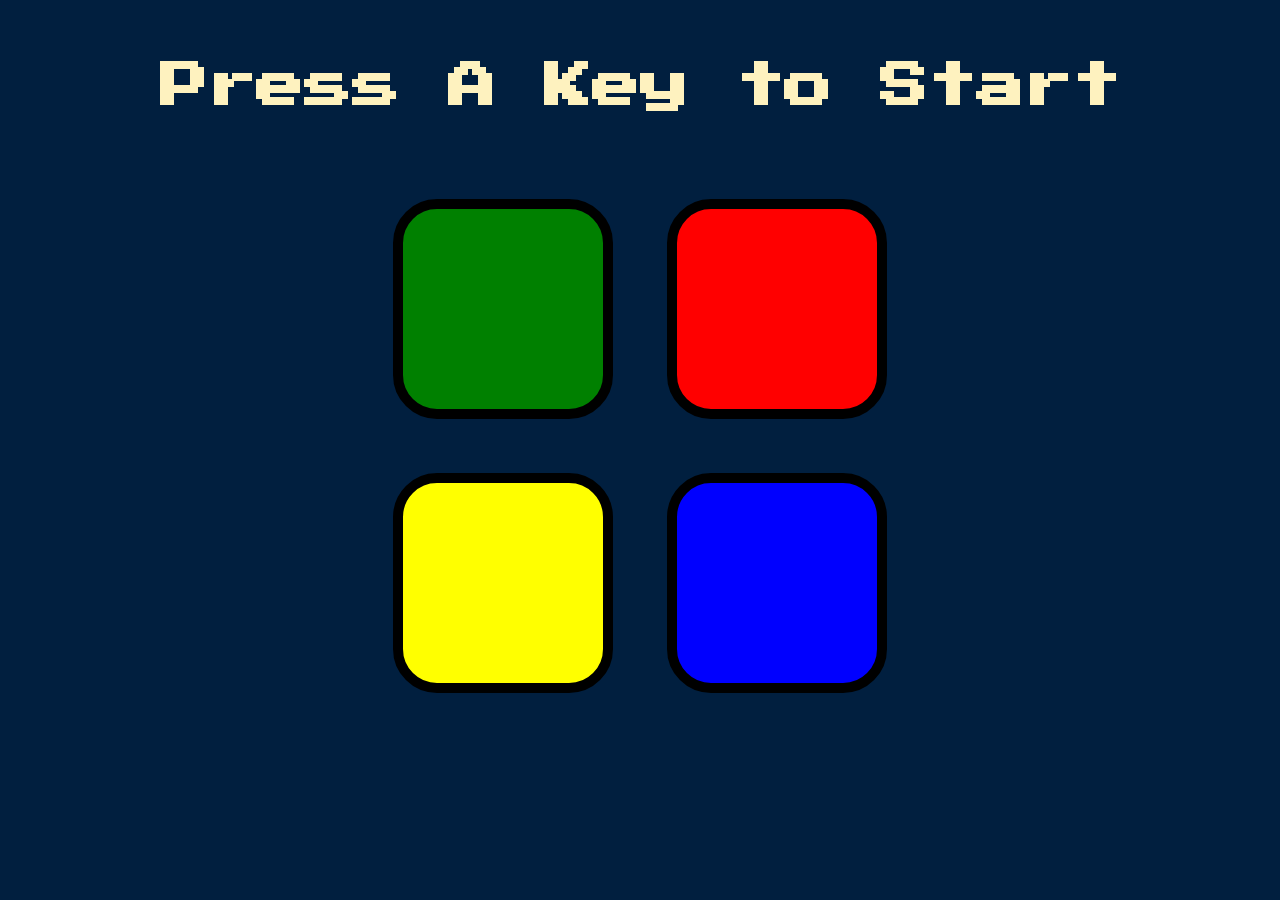
==== index.html @ 52ddb8ca "Initial commit - Simon Game" ====
<!DOCTYPE html>
<html lang="en" dir="ltr">

<head>
  <meta charset="utf-8">
  <title>Simon</title>
  <link rel="stylesheet" href="styles.css">
  <link href="https://fonts.googleapis.com/css?family=Press+Start+2P" rel="stylesheet">
</head>

<body>
  <h1 id="level-title">Press A Key to Start</h1>
  <div class="container">
    <div class="row">

      <div type="button" id="green" class="btn green">

      </div>

      <div type="button" id="red" class="btn red">

      </div>
    </div>

    <div class="row">

      <div type="button" id="yellow" class="btn yellow">

      </div>
      <div type="button" id="blue" class="btn blue">

      </div>

    </div>

  </div>
  <script src="https://ajax.googleapis.com/ajax/libs/jquery/3.7.1/jquery.min.js"></script>
 <script src="game.js"></script>
</body>

</html>
---- styles.css ----
body {
  text-align: center;
  background-color: #011F3F;
}

#level-title {
  font-family: 'Press Start 2P', cursive;
  font-size: 3rem;
  margin:  5%;
  color: #FEF2BF;
}

.container {
  display: block;
  width: 50%;
  margin: auto;

}

.btn {
  margin: 25px;
  display: inline-block;
  height: 200px;
  width: 200px;
  border: 10px solid black;
  border-radius: 20%;
}

.game-over {
  background-color: red;
  opacity: 0.8;
}

.red {
  background-color: red;
}

.green {
  background-color: green;
}

.blue {
  background-color: blue;
}

.yellow {
  background-color: yellow;
}

.pressed {
  box-shadow: 0 0 20px white;
  background-color: grey;
}
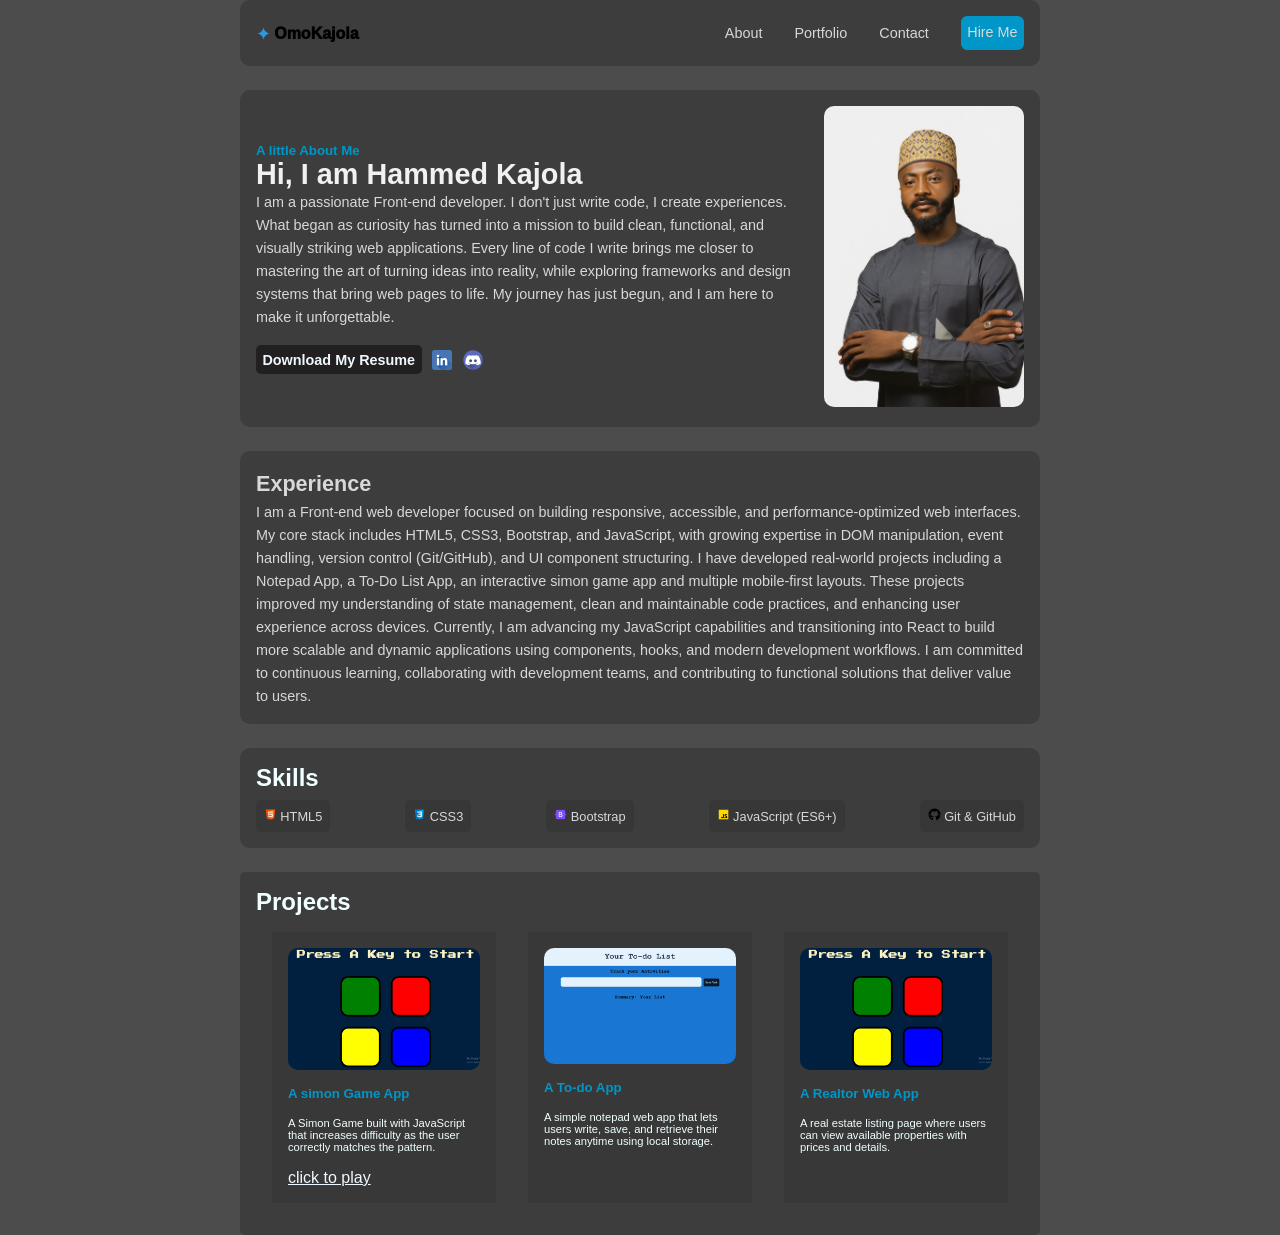
==== commit 0627485c: "commiting new portfolio" ====
--- a/index.html
+++ b/index.html
@@ -1,41 +1,183 @@
 <!DOCTYPE html>
-<html lang="en" dir="ltr">
+<html lang="en">
+  <head>
+    <meta charset="UTF-8" />
+    <meta name="viewport" content="width=device-width, initial-scale=1.0" />
+    <title>My Portfolio</title>
+    <link href="./portfolio.css" rel="stylesheet" />
+    <link
+      rel="stylesheet"
+      href="https://cdnjs.cloudflare.com/ajax/libs/font-awesome/6.5.0/css/all.min.css"
+    />
+  </head>
+  <body>
+    <div class="container">
+      <div class="header">
+        <nav class="navbar">
+          <span class="image-logo">
+            <img src="./icons8-gemini-ai-48.png" loading="lazy" />
+            <h3 class="profile-text">OmoKajola</h3>
+          </span>
 
-<head>
-  <meta charset="utf-8">
-  <title>Simon</title>
-  <link rel="stylesheet" href="styles.css">
-  <link href="https://fonts.googleapis.com/css?family=Press+Start+2P" rel="stylesheet">
-</head>
+          <ul class="nav-nav nav-links" id="nav-links">
+            <li>About</li>
+            <li>Portfolio</li>
+            <li class="contact">Contact</li>
+            <li class="hire">Hire Me</li>
+          </ul>
+          <button class="menu-toggles" id="menu-toggles">
+            <i class="fa-solid fa-bars"></i>
+          </button>
+        </nav>
+      </div>
+      <div class="main-section">
+        <section class="image-section">
+          <img
+            src="./WhatsApp Image 2025-10-18 at 11.58.14 PM.jpeg"
+            id="portfolio-image"
+          />
+        </section>
+        <section class="text-section">
+          <div class="text-container">
+            <h5>A little About Me</h5>
+            <h1>Hi, I am Hammed Kajola</h1>
+            <p>
+              I am a passionate Front-end developer. I don't just write code, I
+              create experiences. What began as curiosity has turned into a
+              mission to build clean, functional, and visually striking web
+              applications. Every line of code I write brings me closer to
+              mastering the art of turning ideas into reality, while exploring
+              frameworks and design systems that bring web pages to life. My
+              journey has just begun, and I am here to make it unforgettable.
+            </p>
+          </div>
+          <div class="button-section">
+            <button>Download My Resume</button>
 
-<body>
-  <h1 id="level-title">Press A Key to Start</h1>
-  <div class="container">
-    <div class="row">
+            <a href="https://www.linkedin.com/in/omokajola" target="_blank"
+              ><img class="image-btn" src="./linkedin_3015805.png"
+            /></a>
 
-      <div type="button" id="green" class="btn green">
-
+            <img class="image-btn" src="./discord_3670157.png" />
+          </div>
+        </section>
       </div>
 
-      <div type="button" id="red" class="btn red">
-
-      </div>
-    </div>
-
-    <div class="row">
-
-      <div type="button" id="yellow" class="btn yellow">
-
-      </div>
-      <div type="button" id="blue" class="btn blue">
-
+      <div class="experience-section">
+        <div class="experience-container">
+          <h2>Experience</h2>
+          <p>
+            I am a Front-end web developer focused on building responsive,
+            accessible, and performance-optimized web interfaces. My core stack
+            includes HTML5, CSS3, Bootstrap, and JavaScript, with growing
+            expertise in DOM manipulation, event handling, version control
+            (Git/GitHub), and UI component structuring. I have developed
+            real-world projects including a Notepad App, a To-Do List App, an
+            interactive simon game app and multiple mobile-first layouts. These
+            projects improved my understanding of state management, clean and
+            maintainable code practices, and enhancing user experience across
+            devices. Currently, I am advancing my JavaScript capabilities and
+            transitioning into React to build more scalable and dynamic
+            applications using components, hooks, and modern development
+            workflows. I am committed to continuous learning, collaborating with
+            development teams, and contributing to functional solutions that
+            deliver value to users.
+          </p>
+        </div>
       </div>
 
+      <div class="skills-section">
+        <h2>Skills</h2>
+        <ul>
+          <li>
+            <img
+              src="./icons8-html5-48.png"
+              class="skills-logo"
+              alt="HTML5-logo"
+            />
+
+            HTML5
+          </li>
+          <li>
+            <img
+              src="./icons8-css3-48.png"
+              class="skills-logo"
+              alt="css-logo"
+            />
+
+            CSS3
+          </li>
+          <li>
+            <img src="./icons8-bootstrap-48.png" class="skills-logo" />
+
+            Bootstrap
+          </li>
+          <li>
+            <img
+              src="./icons8-javascript-48.png"
+              class="skills-logo"
+              alt="bootstrap-logo"
+            />
+
+            JavaScript (ES6+)
+          </li>
+          <li>
+            <img
+              src="./icons8-github-50.png"
+              class="skills-logo"
+              alt="github-log"
+            />
+
+            Git & GitHub
+          </li>
+        </ul>
+      </div>
+      <footer>
+        <div class="project">
+          <h2>Projects</h2>
+          <section class="project-container">
+            <div class="project-card">
+              <img
+                src="./Screenshot simon.jpg"
+                alt="simon-game-screenshot"
+                loading="lazy"
+              />
+              <h5>A simon Game App</h5>
+              <p>
+                A Simon Game built with JavaScript that increases difficulty as
+                the user correctly matches the pattern.
+              </p>
+              <a
+                href="https://omokajola.github.io/simon-game/"
+                target="_blank"
+                style="color: aliceblue"
+                >click to play</a
+              >
+            </div>
+            <div class="project-card">
+              <img src="./image.png" alt="todo-app-image" loading="lazy" />
+              <h5>A To-do App</h5>
+              <p>
+                A simple notepad web app that lets users write, save, and
+                retrieve their notes anytime using local storage.
+              </p>
+            </div>
+            <div class="project-card">
+              <img
+                src="./Screenshot simon.jpg"
+                alt="A-real-estate-image"
+                loading="lazy"
+              />
+              <h5>A Realtor Web App</h5>
+              <p>
+                A real estate listing page where users can view available
+                properties with prices and details.
+              </p>
+            </div>
+          </section>
+        </div>
+      </footer>
     </div>
-
-  </div>
-  <script src="https://ajax.googleapis.com/ajax/libs/jquery/3.7.1/jquery.min.js"></script>
- <script src="game.js"></script>
-</body>
-
+    <script src="./portfolio.js"></script>
+  </body>
 </html>
--- a/portfolio.css
+++ b/portfolio.css
@@ -0,0 +1,311 @@
+* {
+  margin: 0;
+  padding: 0;
+  font-family: sans-serif;
+}
+
+* {
+  box-sizing: border-box;
+}
+
+body {
+  background-color: rgba(5, 5, 5, 0.712);
+  color: azure;
+  /* background-color: rgb(5, 5, 5); */
+}
+
+.container {
+  /* width: 800px; */
+  height: 100vh;
+  display: flex;
+  justify-items: center;
+  flex-direction: column;
+  gap: 1.5rem;
+}
+
+li {
+  list-style: none;
+}
+
+.navbar {
+  display: flex;
+  justify-content: space-between;
+
+  flex-direction: row;
+  max-width: 800px;
+  margin: 0 auto;
+  /* background-color: rgba(28, 28, 28, 0.151); */
+  background-color: rgba(37, 36, 36, 0.368);
+  padding: 1rem;
+  border-radius: 10px;
+  font-size: 0.9rem;
+  line-height: 1.6;
+  color: #d8d8d8;
+  align-items: center;
+}
+
+.nav-nav {
+  display: flex;
+  flex-direction: row;
+  justify-content: space-between;
+  gap: 2rem;
+  text-align: center;
+  align-items: center;
+}
+
+#portfolio-image {
+  max-width: 200px;
+  height: auto;
+  border-radius: 10px;
+}
+
+.main-section {
+  display: flex;
+  flex-direction: row-reverse;
+  gap: 2rem;
+  height: 100vh;
+  max-width: 800px;
+  margin: auto;
+  /* background-color: rgba(28, 28, 28, 0.151); */
+  background-color: rgba(37, 36, 36, 0.368);
+  padding: 1rem;
+  border-radius: 10px;
+}
+
+.image-section {
+  margin: auto 0;
+}
+
+.text-section {
+  margin: auto 0;
+}
+
+span {
+  display: inline-flex;
+}
+.profile-text {
+  display: inline-flex;
+  color: black;
+  text-align: center;
+  font-size: 1rem;
+  font-weight: 1000;
+  margin-left: 0.2rem;
+  line-height: 1rem;
+}
+
+.experience-container {
+  margin: auto;
+  max-width: 800px;
+  /* padding: 1rem;
+  background-color: rgba(28, 28, 28, 0.151); */
+  background-color: rgba(37, 36, 36, 0.368);
+  border-radius: 10px;
+  font-size: 0.9rem;
+  line-height: 1.6;
+  color: #d8d8d8;
+  padding: 1rem;
+}
+
+.skills-section {
+  margin: 0 auto;
+  max-width: 800px;
+  padding: 1rem;
+  width: 100%;
+  /* background-color: rgba(28, 28, 28, 0.151); */
+  background-color: rgba(37, 36, 36, 0.368);
+  border-radius: 10px;
+}
+
+.skills-section ul {
+  display: flex;
+  flex-direction: row;
+  gap: 1rem;
+  justify-content: space-between;
+  text-align: center;
+}
+
+.skills-section ul > li {
+  background-color: bisque;
+  padding: 0.5rem;
+  border-radius: 5px;
+  background-color: rgba(28, 28, 28, 0.151);
+  margin-top: 0.5rem;
+  font-size: 0.8rem;
+  align-items: center;
+  color: #d8d8d8;
+}
+
+.skills-logo {
+  width: 1em;
+  height: 1em;
+  justify-content: center;
+  color: rgb(18, 18, 65);
+  align-items: center;
+}
+
+.project {
+  display: flex;
+  max-width: 800px;
+  flex-direction: column;
+  background-color: rgba(37, 36, 36, 0.368);
+  margin: 0 auto;
+  border-radius: 5px;
+  padding: 1rem;
+}
+
+.project-container {
+  display: flex;
+  flex-direction: row;
+}
+
+.project h2 {
+  color: ;
+}
+.project-card {
+  margin: 1rem;
+  display: flex;
+  flex-direction: column;
+  flex: 1;
+  background-color: rgba(28, 28, 28, 0.151);
+  gap: 1rem;
+  height: auto;
+  padding: 1rem;
+}
+.project-card img {
+  width: 100%;
+  border-radius: 10px;
+  height: auto;
+}
+
+.project-card p {
+  font-size: 0.7rem;
+  margin-bottom: 0;
+}
+
+button {
+  background-color: rgb(33, 31, 31);
+  padding: 0.4rem;
+  border: none;
+  border-radius: 5px;
+  color: aliceblue;
+  font-size: 0.9rem;
+  font-weight: 600;
+  cursor: pointer;
+  transition: background-color 0.3s ease, transform 0.2s ease;
+}
+
+button:hover {
+  background-color: #0096c7;
+  transform: translateY(-2px);
+}
+
+.image-logo {
+  width: 15px;
+  height: 15px;
+}
+
+.image-btn {
+  width: 20px;
+  height: 20px;
+  border-radius: 2px;
+  vertical-align: middle;
+  margin-left: 0.4rem;
+}
+
+.image-btn:hover {
+  box-shadow: 0 2px 8px rgba(255, 255, 255, 0.2);
+  transform: scale(1.15);
+}
+
+.text-container {
+  margin-bottom: 1rem;
+}
+
+.text-section h1 {
+  font-size: 1.8rem;
+  color: #f1f1f1;
+}
+
+.text-section p {
+  font-size: 0.9rem;
+  line-height: 1.6;
+  color: #d8d8d8;
+}
+
+h5 {
+  color: #0096c7;
+  font-weight: 900;
+}
+.hire {
+  border-radius: 0.4rem;
+  padding: 0.4rem;
+  line-height: 1.5;
+  background-color: #0096c7;
+}
+
+@keyframes fadeInUp {
+  from {
+    opacity: 0;
+    transform: translateX(20px);
+  }
+  to {
+    opacity: 1;
+    transform: translateY(0);
+  }
+}
+
+.header,
+.main-section,
+.experience-container,
+.skills-section {
+  opacity: 0;
+  animation: fadeInUp 1s ease forwards;
+}
+
+.header {
+  animation-delay: 0.5s;
+}
+.main-section {
+  animation-delay: 1.2s;
+}
+.experience-container {
+  animation-delay: 2s;
+}
+.skills-section {
+  animation-delay: 2.8s;
+}
+
+@media (max-width: 700px) {
+  .main-section {
+    display: flex;
+    flex-direction: column;
+    text-align: center;
+  }
+  .image-section {
+    display: flex;
+    justify-content: center;
+  }
+  .skills-section ul {
+    display: flex;
+    flex-direction: column;
+    text-align: center;
+  }
+
+  h2,
+  p {
+    text-align: center;
+  }
+  .nav-links {
+    display: none;
+  }
+
+  .nav-links.show {
+    display: block;
+  }
+}
+
+@media (min-width: 700px) {
+  .menu-toggles {
+    display: none;
+  }
+}
